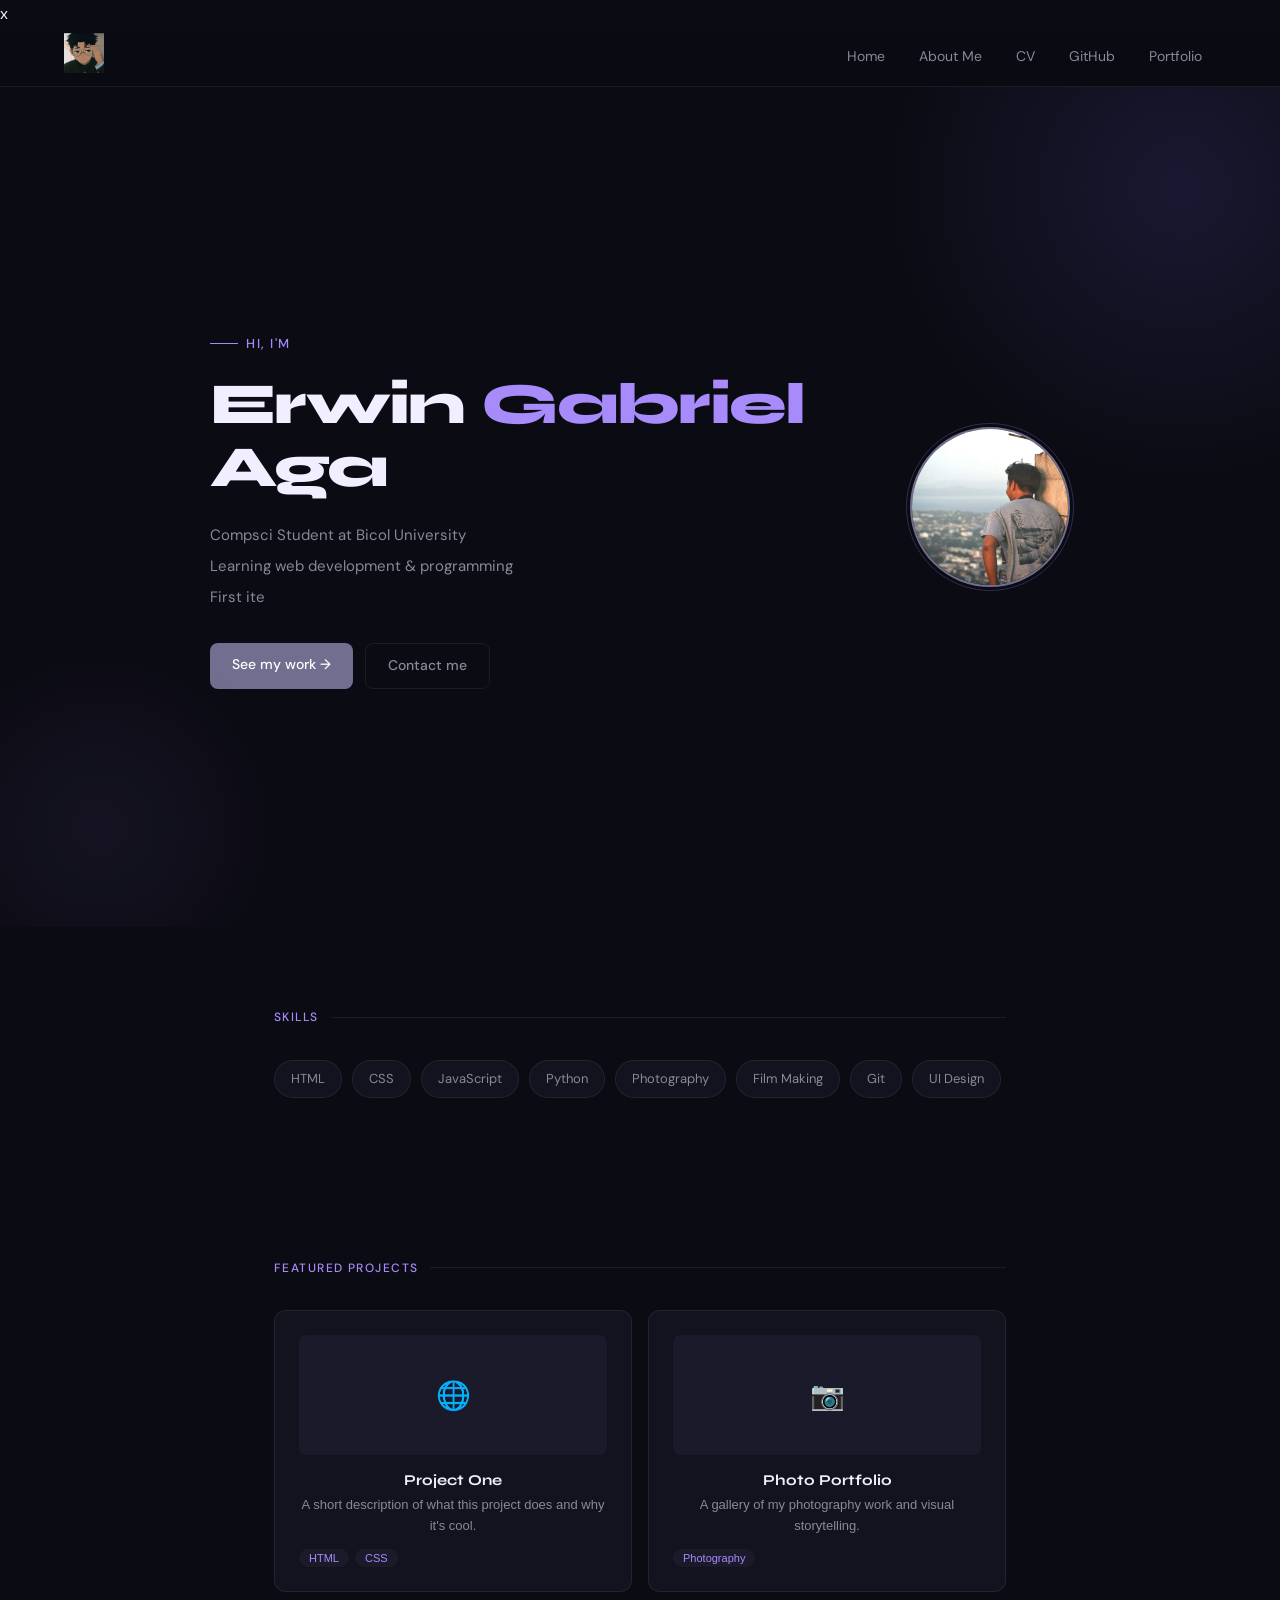
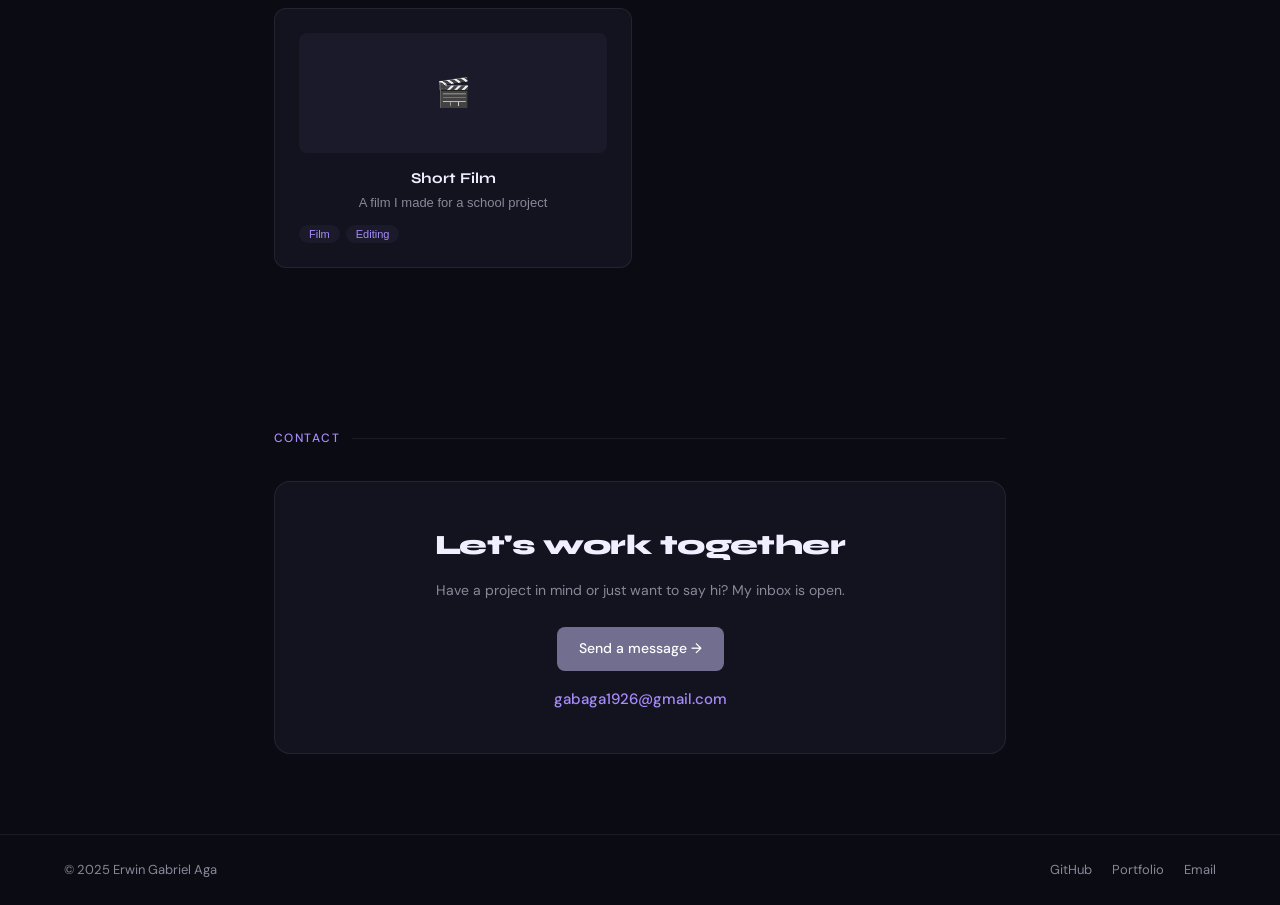
==== index.html @ 253476a6 "Rename Main.html to index.html" ====
<!DOCTYPE html>
<html lang="en">x
<head>
  <meta charset="UTF-8" />
  <meta name="viewport" content="width=device-width, initial-scale=1.0"/>
  <title>Erwin Gabriel Aga</title>
  <link href="https://fonts.googleapis.com/css2?family=Syne:wght@400;500;700;800&family=DM+Sans:wght@300;400;500&display=swap" rel="stylesheet"/>
  <link rel="stylesheet" href="Main.css" />
</head>
<body>

  <nav>
    <a class="nav-logo" href="#"> <img src="placeholderlogo.png" alt="Logo"/></a>
    <ul class="nav-links">
      <li><a href="#" class="active">Home</a></li>
      <li><a href="#about">About Me</a></li>
      <li><a href="#cv">CV</a></li>
      <li><a href="https://github.com" target="_blank">GitHub</a></li>
      <li><a href="#portfolio">Portfolio</a></li>
    </ul>
  </nav>

  <div class="hero">
    <div class="hero-inner">
      <div class="hero-text">
        <div class="hero-eyebrow">Hi, I'm</div>
        <h1>Erwin <span>Gabriel</span> Aga</h1>
        <div class="hero-bio">
          <p>Compsci Student at Bicol University</p>
          <p>Learning web development &amp; programming</p>
          <p>Photographer &amp; self-declared film maker</p>
        </div>
        <div class="hero-actions">
          <a href="#portfolio" class="btn btn-primary">See my work →</a>
          <a href="#contact" class="btn btn-ghost">Contact me</a>
        </div>
      </div>
      <div class="hero-avatar"><img src="HERO_PROFILE.jpg" alt="Erwin Gabriel Aga" /></div>
    </div>
  </div>

  <section id="about">
    <div class="section-label">Skills</div>
    <div class="skills-grid">
      <span class="skill-tag">HTML</span>
      <span class="skill-tag">CSS</span>
      <span class="skill-tag">JavaScript</span>
      <span class="skill-tag">Python</span>
      <span class="skill-tag">Photography</span>
      <span class="skill-tag">Film Making</span>
      <span class="skill-tag">Git</span>
      <span class="skill-tag">UI Design</span>
    </div>
  </section>

  <section id="portfolio">
    <div class="section-label">Featured Projects</div>
    <div class="projects-grid">
      <button id="project-one" class="project-card" type="button">
        <div class="project-thumb">🌐</div>
        <div class="project-title">Project One</div>
        <div class="project-desc">A short description of what this project does and why it's cool.</div>
        <div class="project-tags">
          <span class="project-tag">HTML</span>
          <span class="project-tag">CSS</span>
        </div>
      </button>
      <button id="project-two" class="project-card" type="button">
        <div class="project-thumb">📷</div>
        <div class="project-title">Photo Portfolio</div>
        <div class="project-desc">A gallery of my photography work and visual storytelling.</div>
        <div class="project-tags">
          <span class="project-tag">Photography</span>
        </div>
      </button>
      <button id="project-three" class="project-card" type="button">
        <div class="project-thumb">🎬</div>
        <div class="project-title">Short Film</div>
        <div class="project-desc">A film I made for a school project</div>
        <div class="project-tags">
          <span class="project-tag">Film</span>
          <span class="project-tag">Editing</span>
        </div>
      </button>
    </div>
  </section>

  <section id="contact">
    <div class="section-label">Contact</div>
    <div class="contact-box">
      <h2>Let's work together</h2>
      <p>Have a project in mind or just want to say hi? My inbox is open.</p>
      <a href="#" class="btn btn-primary">Send a message →</a>
      <br/>
      <a href="mailto:gabaga1926@gmail.com" class="contact-email">gabaga1926@gmail.com</a>
    </div>
  </section>

  <footer>
    <p>© 2025 Erwin Gabriel Aga</p>
    <div class="footer-links">
      <a href="https://github.com" target="_blank">GitHub</a>
      <a href="#portfolio">Portfolio</a>
      <a href="mailto:gabaga1926@gmail.com">Email</a>
    </div>
  </footer>

  <script src="Main.js"></script>
</body>
</html>
---- Main.css ----
*, *::before, *::after { box-sizing: border-box; margin: 0; padding: 0; }
 :root {
      --bg: #0b0b13;
      --surface: #13131f;
      --surface2: #1a1a2a;
      --accent: #716e8f;
      --accent2: #a78bfa;
      --text: #f0eeff;
      --muted: #888899;
      --border: #ffffff12;
    }

    html { scroll-behavior: smooth; }

    body {
      background: var(--bg);
      color: var(--text);
      font-family: 'DM Sans', sans-serif;
      font-size: 16px;
      line-height: 1.7;
      overflow-x: hidden;
    }

    /* ── NAV ── */
    nav {
      position: sticky;
      top: 0;
      z-index: 100;
      background: rgba(11, 11, 19, 0.85);
      backdrop-filter: blur(14px);
      border-bottom: 1px solid var(--border);
      padding: 0 5vw;
      display: flex;
      align-items: center;
      justify-content: space-between;
      height: 60px;
    }

    .nav-logo img {
      width: 40px;
      height: auto;
    }

    .nav-links {
      display: flex;
      gap: 6px;
      list-style: none;
    }

    .nav-links a {
      text-decoration: none;
      color: var(--muted);
      font-size: 14px;
      font-weight: 400;
      padding: 6px 14px;
      border-radius: 6px;
      display: inline-block;
      transition: color 0.2s, background 0.2s, transform 0.2s;
    }

    .nav-links a:hover {
      color: var(--text);
      background: var(--surface2);
      transform: scale(1.08);
    }

    .nav-links a.active {
      color: var(--accent2);
    }

    /* ── HERO ── */
    .hero {
      min-height: calc(100vh - 60px);
      display: flex;
      align-items: center;
      padding: 80px 5vw;
      position: relative;
      overflow: hidden;
    }

    .hero::before {
      content: '';
      position: absolute;
      top: -200px;
      right: -200px;
      width: 600px;
      height: 600px;
      background: radial-gradient(circle, #7b6ef622 0%, transparent 70%);
      pointer-events: none;
    }

    .hero::after {
      content: '';
      position: absolute;
      bottom: -100px;
      left: -100px;
      width: 400px;
      height: 400px;
      background: radial-gradient(circle, #a78bfa11 0%, transparent 70%);
      pointer-events: none;
    }

    .hero-inner {
      max-width: 860px;
      width: 100%;
      display: flex;
      align-items: center;
      justify-content: space-between;
      gap: 48px;
      margin: 0 auto;
    }

    .hero-text { flex: 1; }

    .hero-eyebrow {
      display: inline-flex;
      align-items: center;
      gap: 8px;
      font-size: 13px;
      color: var(--accent2);
      letter-spacing: 0.12em;
      text-transform: uppercase;
      font-weight: 500;
      margin-bottom: 18px;
    }

    .hero-eyebrow::before {
      content: '';
      display: block;
      width: 28px;
      height: 1px;
      background: var(--accent2);
    }

    h1 {
      font-family: 'Syne', sans-serif;
      font-size: clamp(36px, 5vw, 58px);
      font-weight: 800;
      line-height: 1.08;
      letter-spacing: -0.03em;
      margin-bottom: 24px;
    }

    h1 span { color: var(--accent2); }

    .hero-bio {
      color: var(--muted);
      font-size: 15px;
      line-height: 1.8;
      margin-bottom: 32px;
      max-width: 420px;
    }

    .hero-bio p { margin-bottom: 4px; }

    .hero-actions {
      display: flex;
      gap: 12px;
      flex-wrap: wrap;
    }

    .btn {
      display: inline-block;
      text-decoration: none;
      font-size: 14px;
      font-weight: 500;
      padding: 10px 22px;
      border-radius: 8px;
      transition: transform 0.2s, box-shadow 0.2s, background 0.2s;
      cursor: pointer;
      border: none;
    }

    .btn-primary {
      background: var(--accent);
      color: #fff;
    }

    .btn-primary:hover {
      background: var(--accent2);
      transform: translateY(-2px);
      box-shadow: 0 8px 24px #7b6ef644;
    }

    .btn-ghost {
      background: transparent;
      color: var(--muted);
      border: 1px solid var(--border);
    }

    .btn-ghost:hover {
      border-color: var(--accent);
      color: var(--accent2);
      transform: translateY(-2px);
    }

    .hero-avatar {
      width: 160px;
      height: 160px;
      border-radius: 50%;
      border: 2px solid var(--accent);
      background: var(--surface2);
      display: flex;
      align-items: center;
      justify-content: center;
      font-family: 'Syne', sans-serif;
      flex-shrink: 0;
      position: relative;
    }

    .hero-avatar img {
      width: 100%;
      height: 100%;
      border-radius: 50%;
      object-fit: cover;
    }

    .hero-avatar::after {
      content: '';
      position: absolute;
      inset: -6px;
      border-radius: 50%;
      border: 1px solid var(--accent2);
      opacity: 0.25;
    }

    /* ── SECTIONS ── */
    section {
      padding: 80px 5vw;
      max-width: 860px;
      margin: 0 auto;
    }

    .section-label {
      font-size: 12px;
      letter-spacing: 0.12em;
      text-transform: uppercase;
      color: var(--accent2);
      font-weight: 500;
      margin-bottom: 32px;
      display: flex;
      align-items: center;
      gap: 12px;
    }

    .section-label::after {
      content: '';
      flex: 1;
      height: 1px;
      background: var(--border);
    }

    /* ── SKILLS ── */
    .skills-grid {
      display: flex;
      flex-wrap: wrap;
      gap: 10px;
    }

    .skill-tag {
      background: var(--surface);
      border: 1px solid var(--border);
      color: var(--muted);
      font-size: 13px;
      padding: 7px 16px;
      border-radius: 100px;
      transition: border-color 0.2s, color 0.2s, transform 0.2s;
    }

    .skill-tag:hover {
      border-color: var(--accent);
      color: var(--accent2);
      transform: translateY(-2px);
    }

    /* ── PROJECTS ── */
    .projects-grid {
      display: grid;
      grid-template-columns: repeat(auto-fit, minmax(240px, 1fr));
      gap: 16px;
    }

    .project-card {
      background: var(--surface);
      border: 1px solid var(--border);
      border-radius: 12px;
      padding: 24px;
      transition: border-color 0.2s, transform 0.25s;
      cursor: pointer;
      text-decoration: none;
      display: block;
    }

    .project-card:hover {
      border-color: var(--accent);
      transform: translateY(-4px);
    }

    .project-thumb {
      background: var(--surface2);
      border-radius: 8px;
      height: 120px;
      margin-bottom: 16px;
      display: flex;
      align-items: center;
      justify-content: center;
      font-size: 28px;
    }

    .project-title {
      font-family: 'Syne', sans-serif;
      font-weight: 700;
      font-size: 15px;
      color: var(--text);
      margin-bottom: 6px;
    }

    .project-desc {
      font-size: 13px;
      color: var(--muted);
      line-height: 1.6;
    }

    .project-tags {
      display: flex;
      gap: 6px;
      flex-wrap: wrap;
      margin-top: 12px;
    }

    .project-tag {
      font-size: 11px;
      background: var(--surface2);
      color: var(--accent2);
      padding: 3px 10px;
      border-radius: 100px;
    }

    /* ── CONTACT ── */
    .contact-box {
      background: var(--surface);
      border: 1px solid var(--border);
      border-radius: 16px;
      padding: 40px;
      text-align: center;
    }

    .contact-box h2 {
      font-family: 'Syne', sans-serif;
      font-size: 28px;
      font-weight: 800;
      margin-bottom: 10px;
      letter-spacing: -0.02em;
    }

    .contact-box p {
      color: var(--muted);
      font-size: 14px;
      margin-bottom: 24px;
    }

    .contact-email {
      display: inline-block;
      color: var(--accent2);
      font-size: 15px;
      font-weight: 500;
      text-decoration: none;
      margin-top: 16px;
      transition: opacity 0.2s;
    }

    .contact-email:hover { opacity: 0.7; }

    /* ── FOOTER ── */
    footer {
      border-top: 1px solid var(--border);
      padding: 24px 5vw;
      display: flex;
      justify-content: space-between;
      align-items: center;
      max-width: 100%;
    }

    footer p {
      font-size: 13px;
      color: var(--muted);
    }

    footer .footer-links {
      display: flex;
      gap: 20px;
    }

    footer a {
      font-size: 13px;
      color: var(--muted);
      text-decoration: none;
      transition: color 0.2s;
    }

    footer a:hover { color: var(--accent2); }

    /* ── ANIMATIONS ── */
    @keyframes fadeUp {
      from { opacity: 0; transform: translateY(24px); }
      to   { opacity: 1; transform: translateY(0); }
    }

    .hero-eyebrow { animation: fadeUp 0.5s ease both; }
    h1            { animation: fadeUp 0.5s 0.1s ease both; }
    .hero-bio     { animation: fadeUp 0.5s 0.2s ease both; }
    .hero-actions { animation: fadeUp 0.5s 0.3s ease both; }
    .hero-avatar  { animation: fadeUp 0.5s 0.15s ease both; }

    /* ── RESPONSIVE ── */
    @media (max-width: 600px) {
      .hero-inner { flex-direction: column-reverse; text-align: center; }
      .hero-actions { justify-content: center; }
      .hero-bio { margin-left: auto; margin-right: auto; }
      .hero-eyebrow { justify-content: center; }
      nav .nav-links { gap: 2px; }
      .nav-links a { padding: 6px 8px; font-size: 13px; }
      footer { flex-direction: column; gap: 10px; }
    }
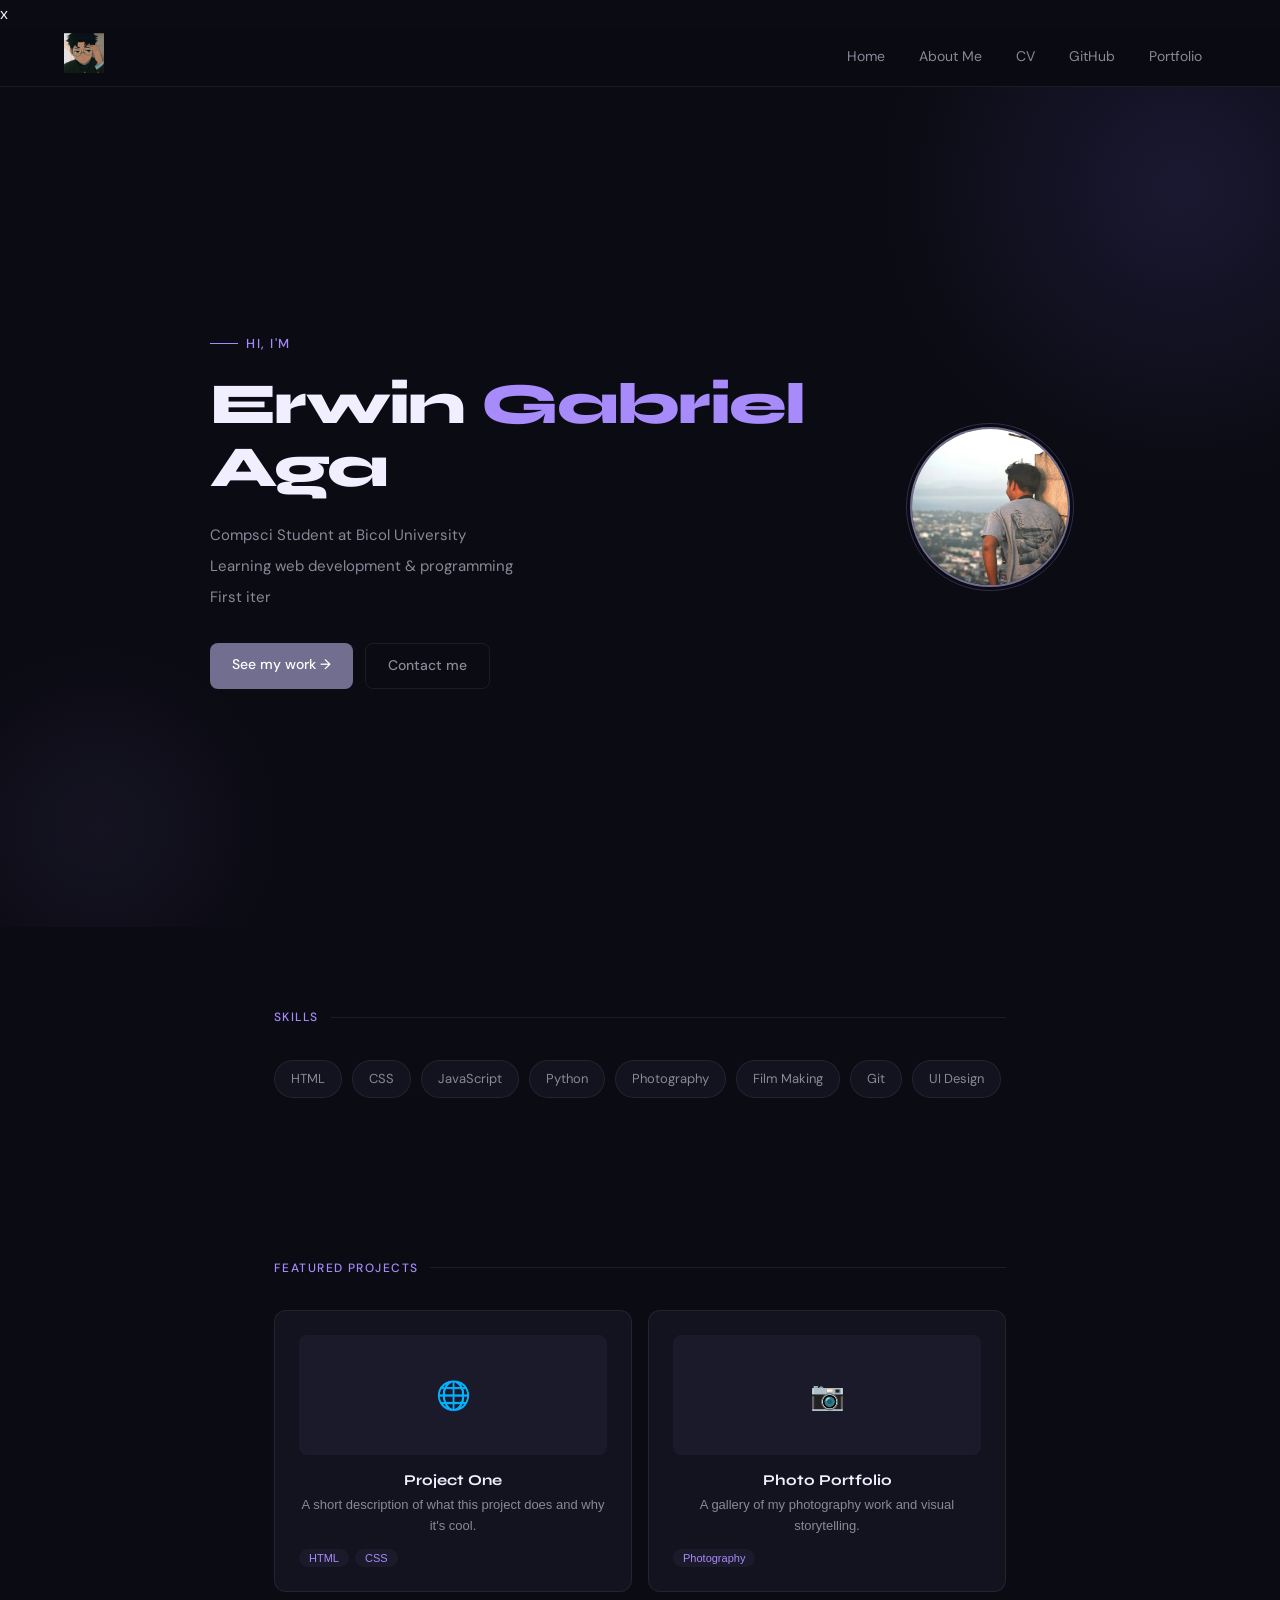
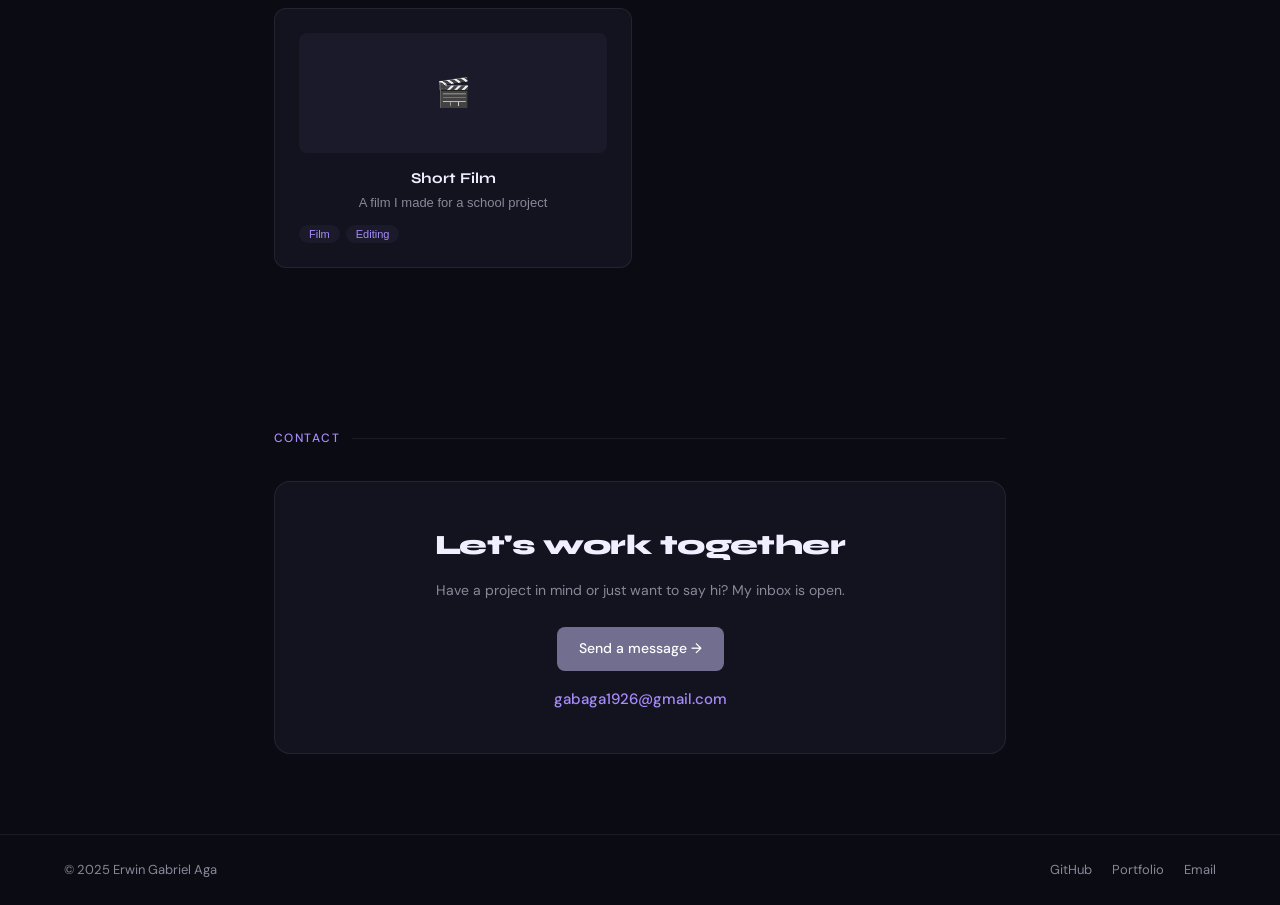
==== commit 04d3d3f8: "Update index.html" ====
--- a/index.html
+++ b/index.html
@@ -105,6 +105,6 @@
     </div>
   </footer>
 
-  <script src="Main.js"></script>
+  <script src="index.js"></script>
 </body>
 </html>
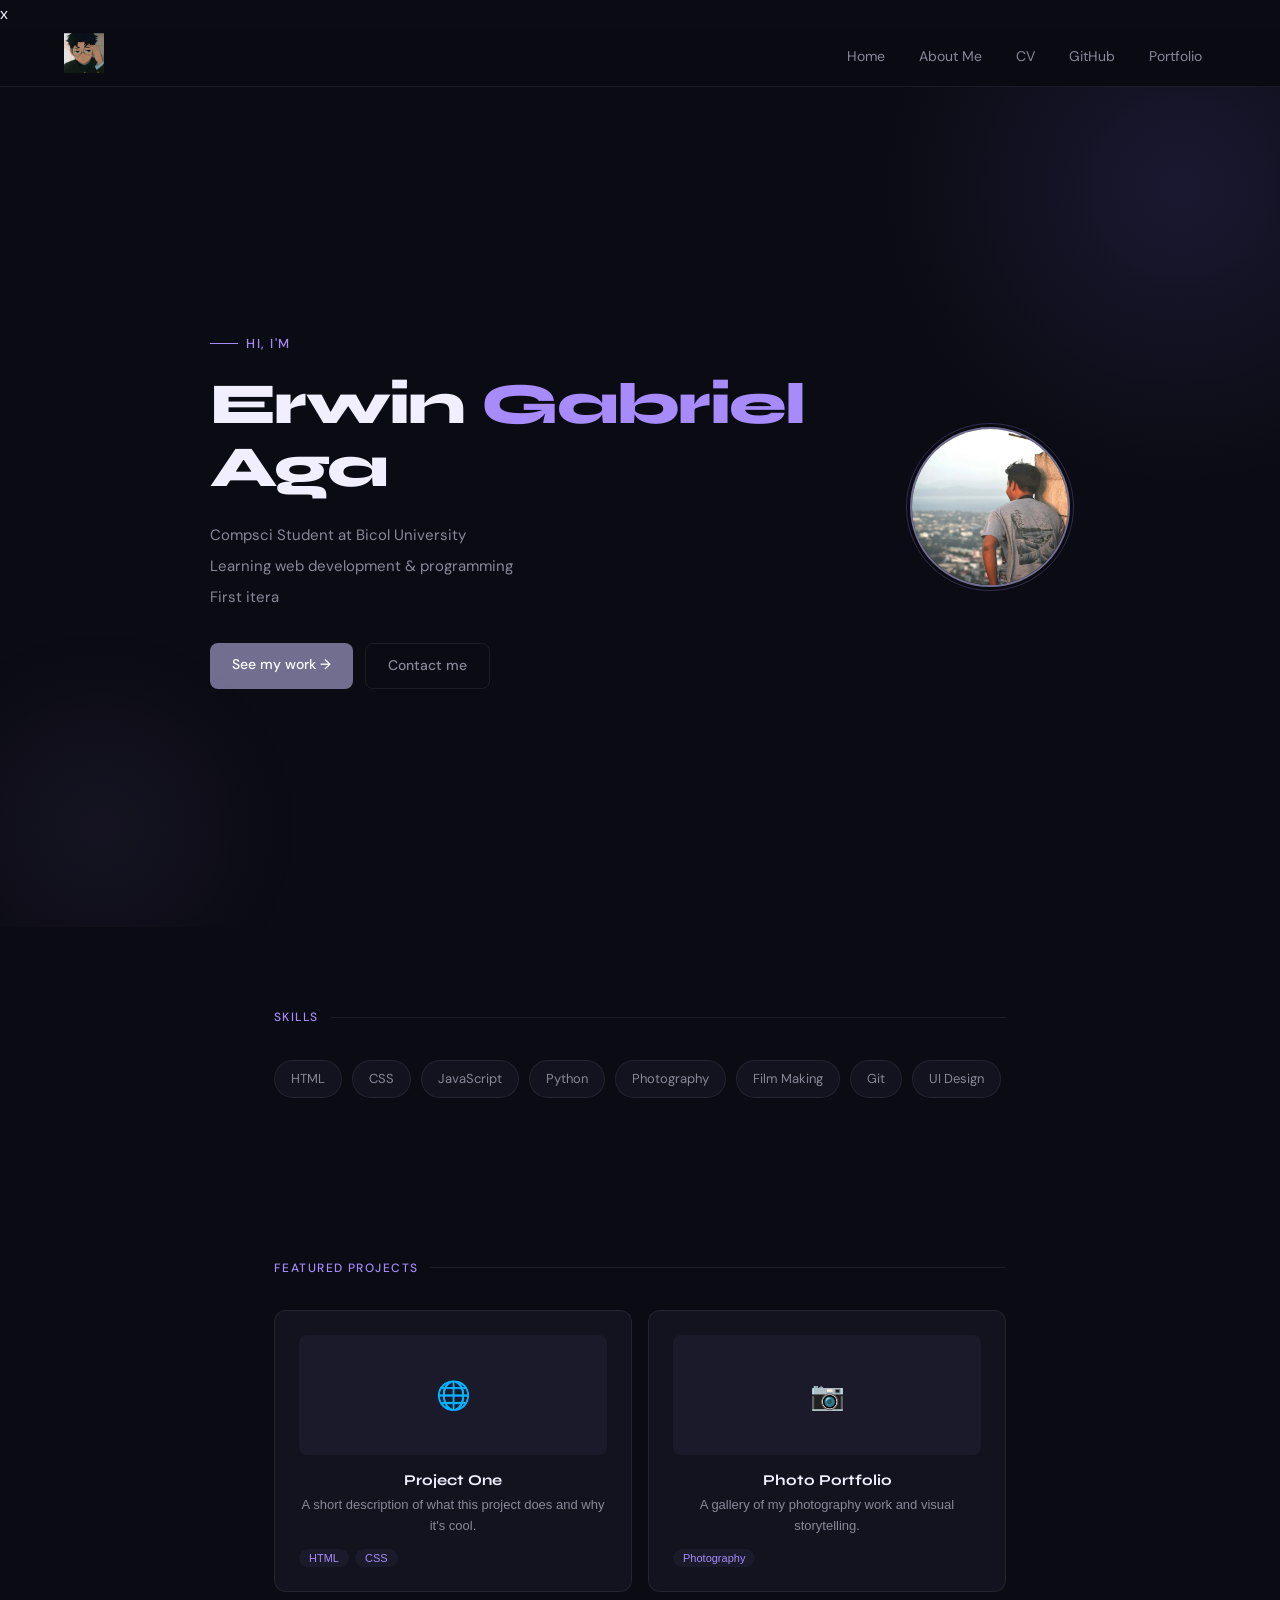
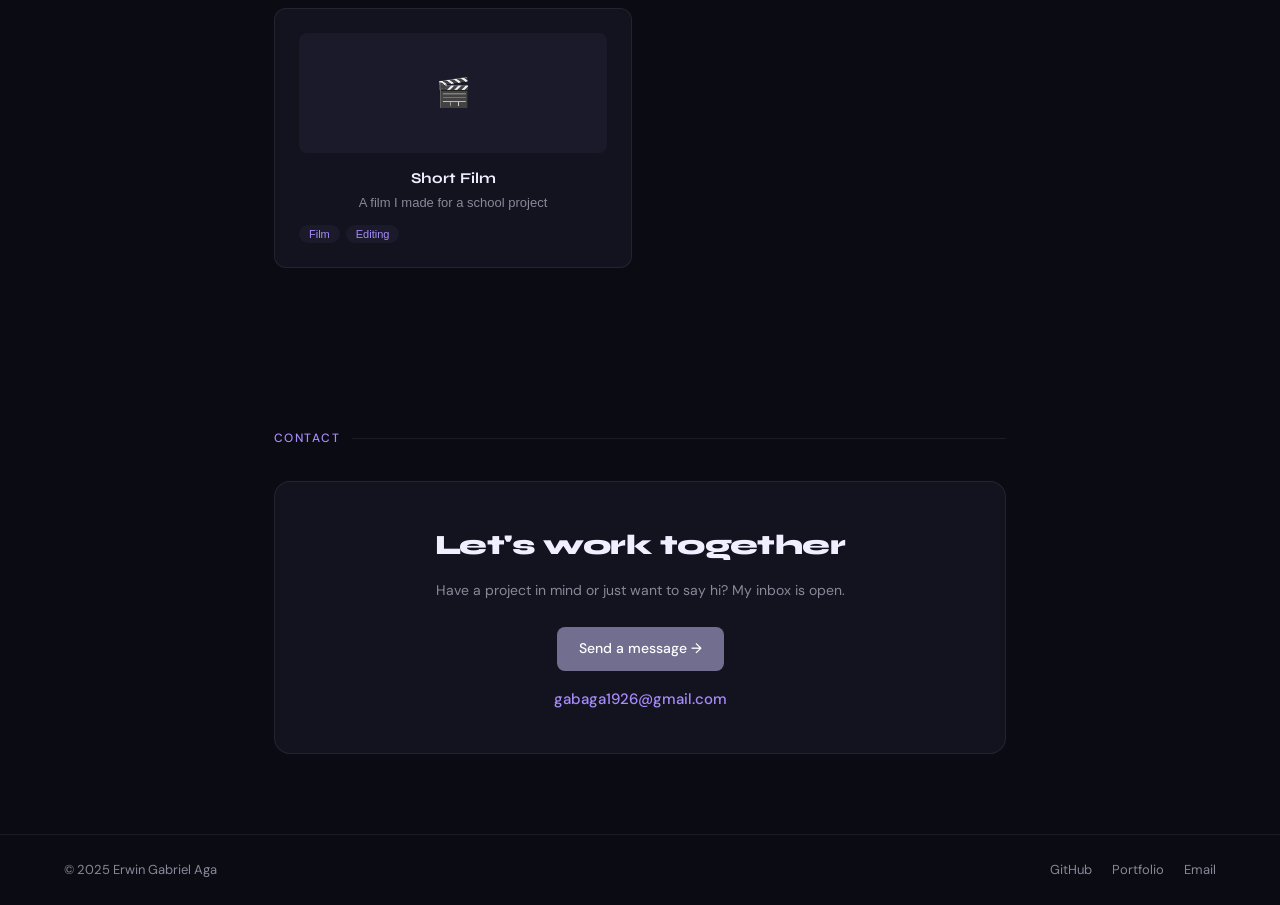
==== commit 16994aaf: "Update index.html" ====
--- a/index.html
+++ b/index.html
@@ -15,7 +15,7 @@
       <li><a href="#" class="active">Home</a></li>
       <li><a href="#about">About Me</a></li>
       <li><a href="#cv">CV</a></li>
-      <li><a href="https://github.com" target="_blank">GitHub</a></li>
+      <li><a href="https://github.com/gabaga1926" target="_blank">GitHub</a></li>
       <li><a href="#portfolio">Portfolio</a></li>
     </ul>
   </nav>
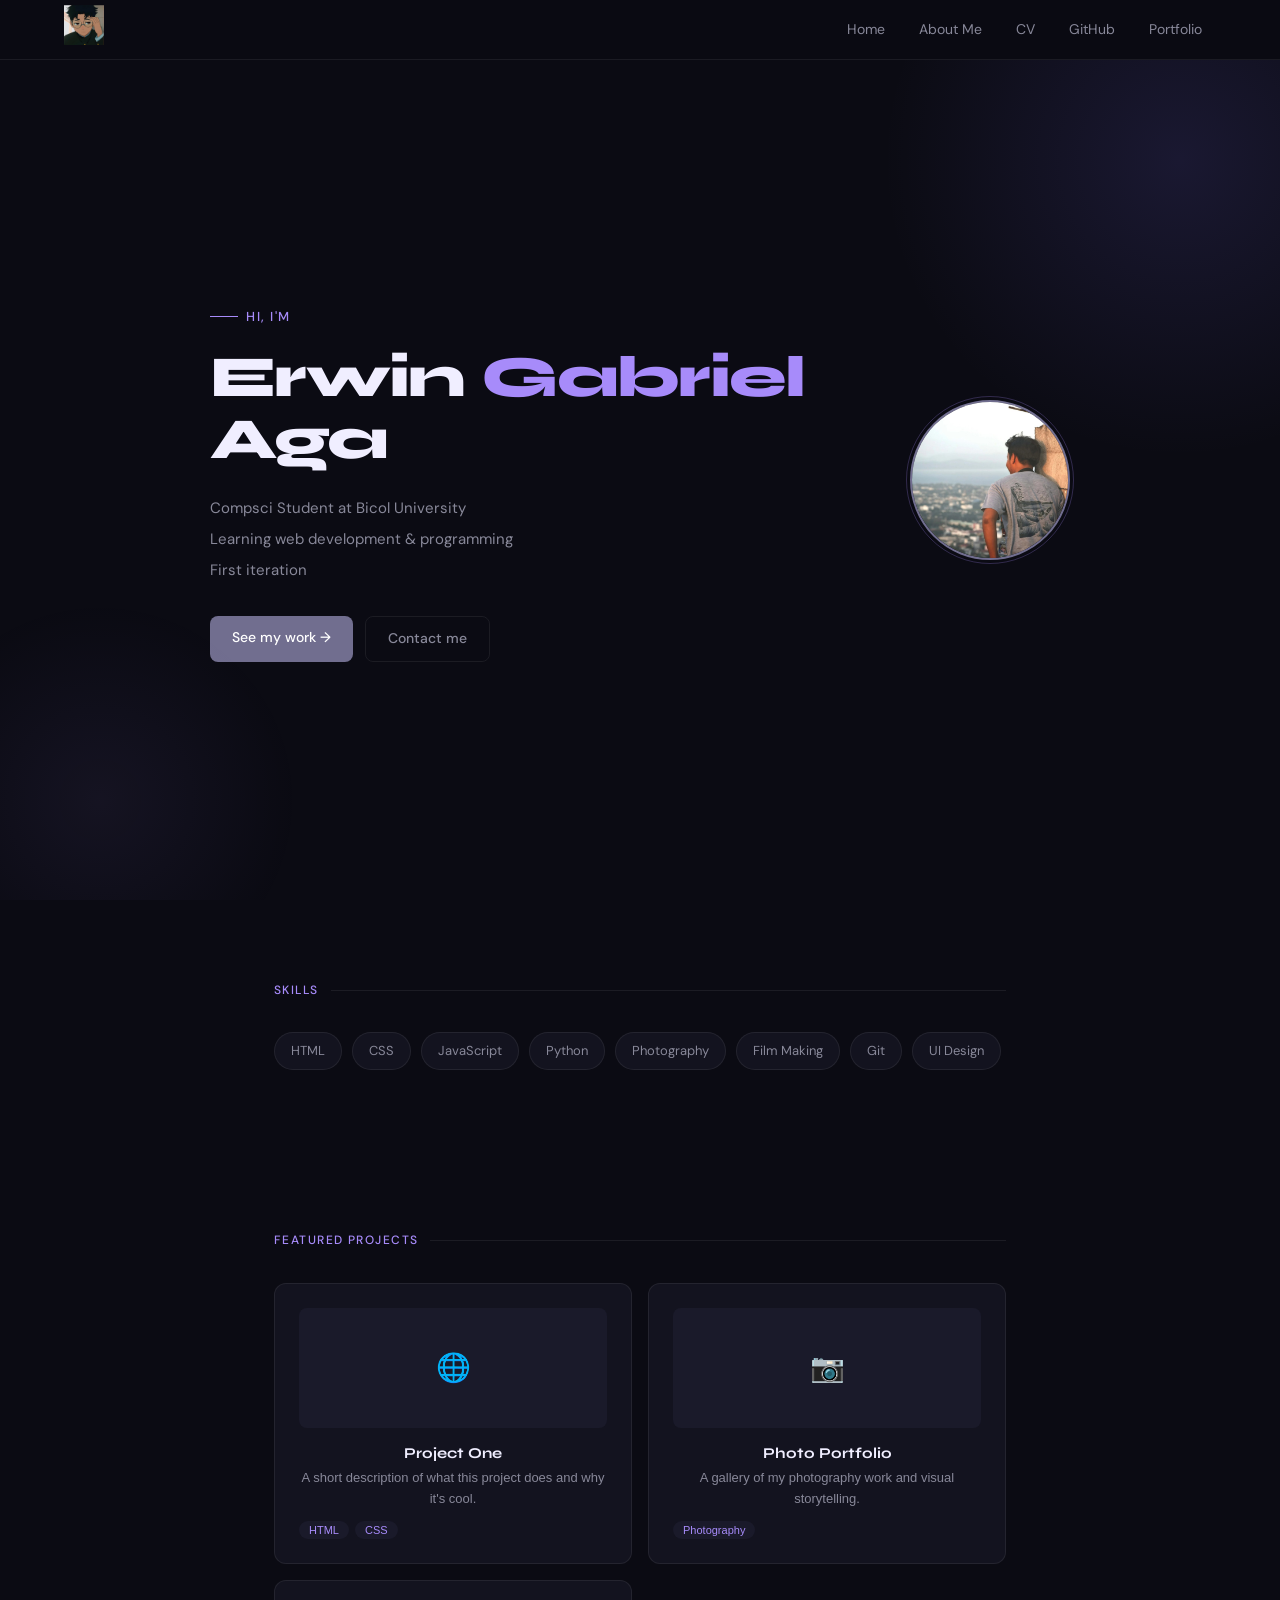
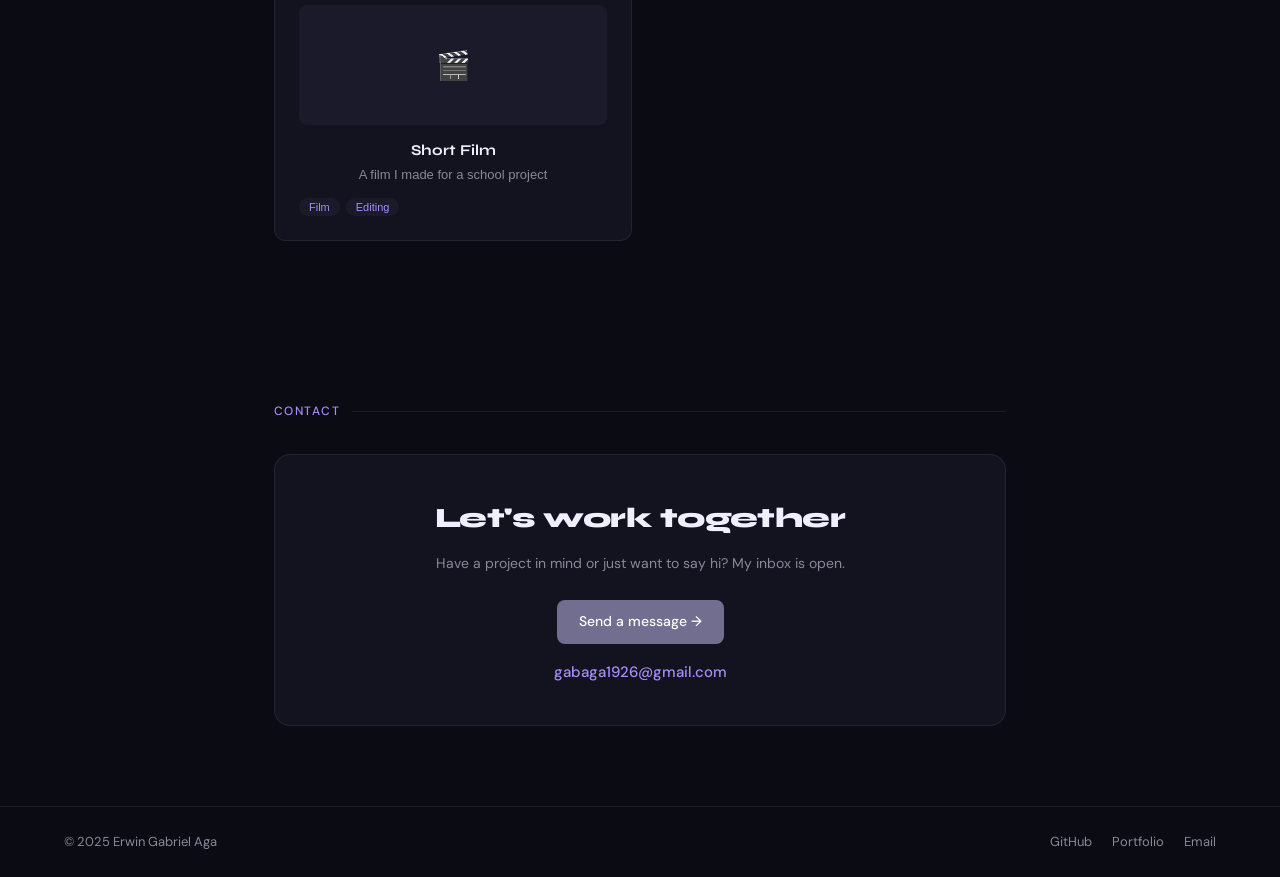
==== commit 57d22601: "Update index.html" ====
--- a/index.html
+++ b/index.html
@@ -1,5 +1,5 @@
 <!DOCTYPE html>
-<html lang="en">x
+<html lang="en">
 <head>
   <meta charset="UTF-8" />
   <meta name="viewport" content="width=device-width, initial-scale=1.0"/>
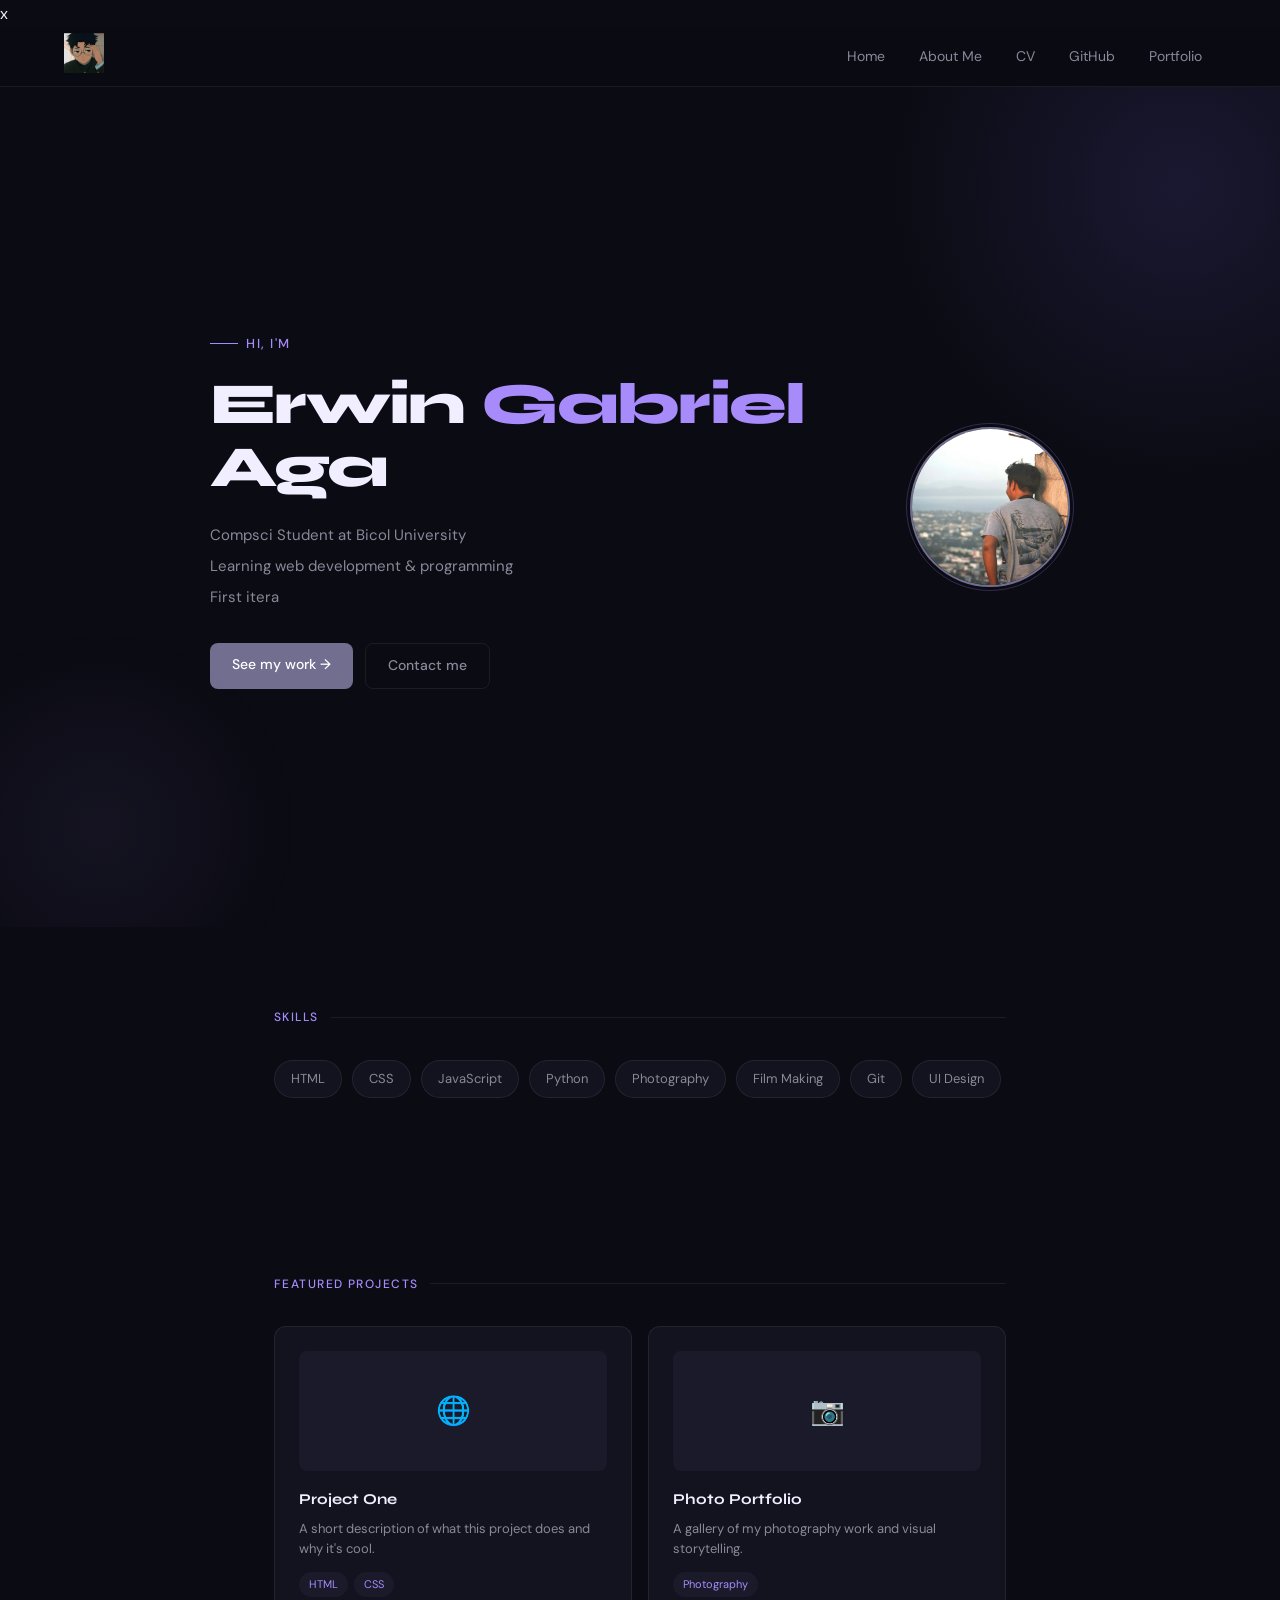
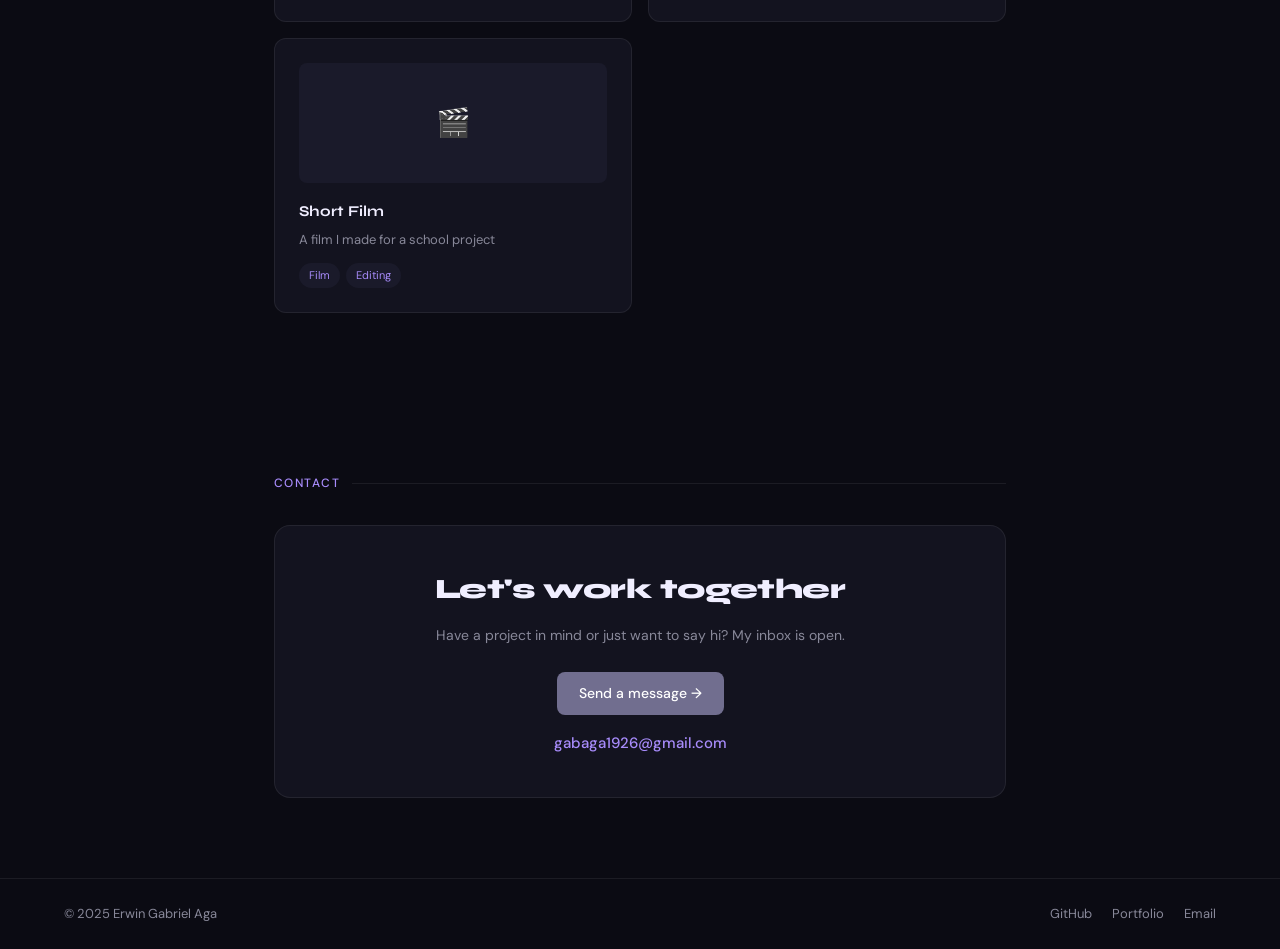
==== commit 524a93c4: "Added buttons and textboxes not much just a short update to my project and finally getting back on t" ====
--- a/index.html
+++ b/index.html
@@ -1,5 +1,5 @@
 <!DOCTYPE html>
-<html lang="en">
+<html lang="en">x
 <head>
   <meta charset="UTF-8" />
   <meta name="viewport" content="width=device-width, initial-scale=1.0"/>
@@ -10,12 +10,12 @@
 <body>
 
   <nav>
-    <a class="nav-logo" href="#"> <img src="placeholderlogo.png" alt="Logo"/></a>
+    <a class="nav-logo" href="#"><img src="placeholderlogo.png" alt="EGA Logo" /></a>
     <ul class="nav-links">
       <li><a href="#" class="active">Home</a></li>
       <li><a href="#about">About Me</a></li>
       <li><a href="#cv">CV</a></li>
-      <li><a href="https://github.com/gabaga1926" target="_blank">GitHub</a></li>
+      <li><a href="https://github.com" target="_blank">GitHub</a></li>
       <li><a href="#portfolio">Portfolio</a></li>
     </ul>
   </nav>
@@ -35,28 +35,28 @@
           <a href="#contact" class="btn btn-ghost">Contact me</a>
         </div>
       </div>
-      <div class="hero-avatar"><img src="HERO_PROFILE.jpg" alt="Erwin Gabriel Aga" /></div>
+      <div class="hero-avatar"><img src="HERO_PROFILE.jpg" alt="EGA Profile" /></div>
     </div>
   </div>
 
   <section id="about">
     <div class="section-label">Skills</div>
-    <div class="skills-grid">
-      <span class="skill-tag">HTML</span>
-      <span class="skill-tag">CSS</span>
-      <span class="skill-tag">JavaScript</span>
-      <span class="skill-tag">Python</span>
-      <span class="skill-tag">Photography</span>
-      <span class="skill-tag">Film Making</span>
-      <span class="skill-tag">Git</span>
-      <span class="skill-tag">UI Design</span>
+    <div class="skills-grid" id="skills-grid">
+      <span class="skill-tag" data-skill="html">HTML</span>
+      <span class="skill-tag" data-skill="css">CSS</span>
+      <span class="skill-tag" data-skill="js">JavaScript</span>
+      <span class="skill-tag" data-skill="python">Python</span>
+      <span class="skill-tag" data-skill="photo">Photography</span>
+      <span class="skill-tag" data-skill="film">Film Making</span>
+      <span class="skill-tag" data-skill="git">Git</span>
+      <span class="skill-tag" data-skill="ui">UI Design</span>
     </div>
   </section>
 
   <section id="portfolio">
     <div class="section-label">Featured Projects</div>
     <div class="projects-grid">
-      <button id="project-one" class="project-card" type="button">
+      <a href="#" class="project-card">
         <div class="project-thumb">🌐</div>
         <div class="project-title">Project One</div>
         <div class="project-desc">A short description of what this project does and why it's cool.</div>
@@ -64,16 +64,16 @@
           <span class="project-tag">HTML</span>
           <span class="project-tag">CSS</span>
         </div>
-      </button>
-      <button id="project-two" class="project-card" type="button">
+      </a>
+      <a href="#" class="project-card">
         <div class="project-thumb">📷</div>
         <div class="project-title">Photo Portfolio</div>
         <div class="project-desc">A gallery of my photography work and visual storytelling.</div>
         <div class="project-tags">
           <span class="project-tag">Photography</span>
         </div>
-      </button>
-      <button id="project-three" class="project-card" type="button">
+      </a>
+      <a href="#" class="project-card">
         <div class="project-thumb">🎬</div>
         <div class="project-title">Short Film</div>
         <div class="project-desc">A film I made for a school project</div>
@@ -81,7 +81,7 @@
           <span class="project-tag">Film</span>
           <span class="project-tag">Editing</span>
         </div>
-      </button>
+      </a>
     </div>
   </section>
 
--- a/Main.css
+++ b/Main.css
@@ -423,4 +423,62 @@
       nav .nav-links { gap: 2px; }
       .nav-links a { padding: 6px 8px; font-size: 13px; }
       footer { flex-direction: column; gap: 10px; }
-    }+    }
+
+    /* ── SKILL DESCRIPTION BOX ── */
+.skill-tag { cursor: pointer; }
+.skill-tag.active {
+  border-color: var(--accent);
+  color: var(--accent2);
+  background: var(--surface2);
+}
+
+.skill-desc-box {
+  overflow: hidden;
+  max-height: 0;
+  opacity: 0;
+  pointer-events: none;
+  transition: max-height 0.35s cubic-bezier(0.4, 0, 0.2, 1), opacity 0.25s;
+  margin-top: 16px;
+}
+
+.skill-desc-box.open {
+  max-height: 160px;
+  opacity: 1;
+  pointer-events: auto;
+}
+
+.skill-desc-inner {
+  background: var(--surface);
+  border: 1px solid var(--accent);
+  border-radius: 12px;
+  padding: 16px 20px;
+  display: flex;
+  gap: 14px;
+  align-items: flex-start;
+}
+
+.skill-desc-icon { font-size: 20px; flex-shrink: 0; margin-top: 2px; }
+
+.skill-desc-name {
+  font-family: 'Syne', sans-serif;
+  font-weight: 700;
+  font-size: 14px;
+  color: var(--accent2);
+  margin-bottom: 4px;
+}
+
+.skill-desc-level {
+  font-size: 11px;
+  letter-spacing: 0.1em;
+  text-transform: uppercase;
+  color: var(--accent);
+  font-weight: 500;
+  margin-bottom: 6px;
+}
+
+.skill-desc-text {
+  font-size: 13px;
+  color: var(--muted);
+  line-height: 1.6;
+} 
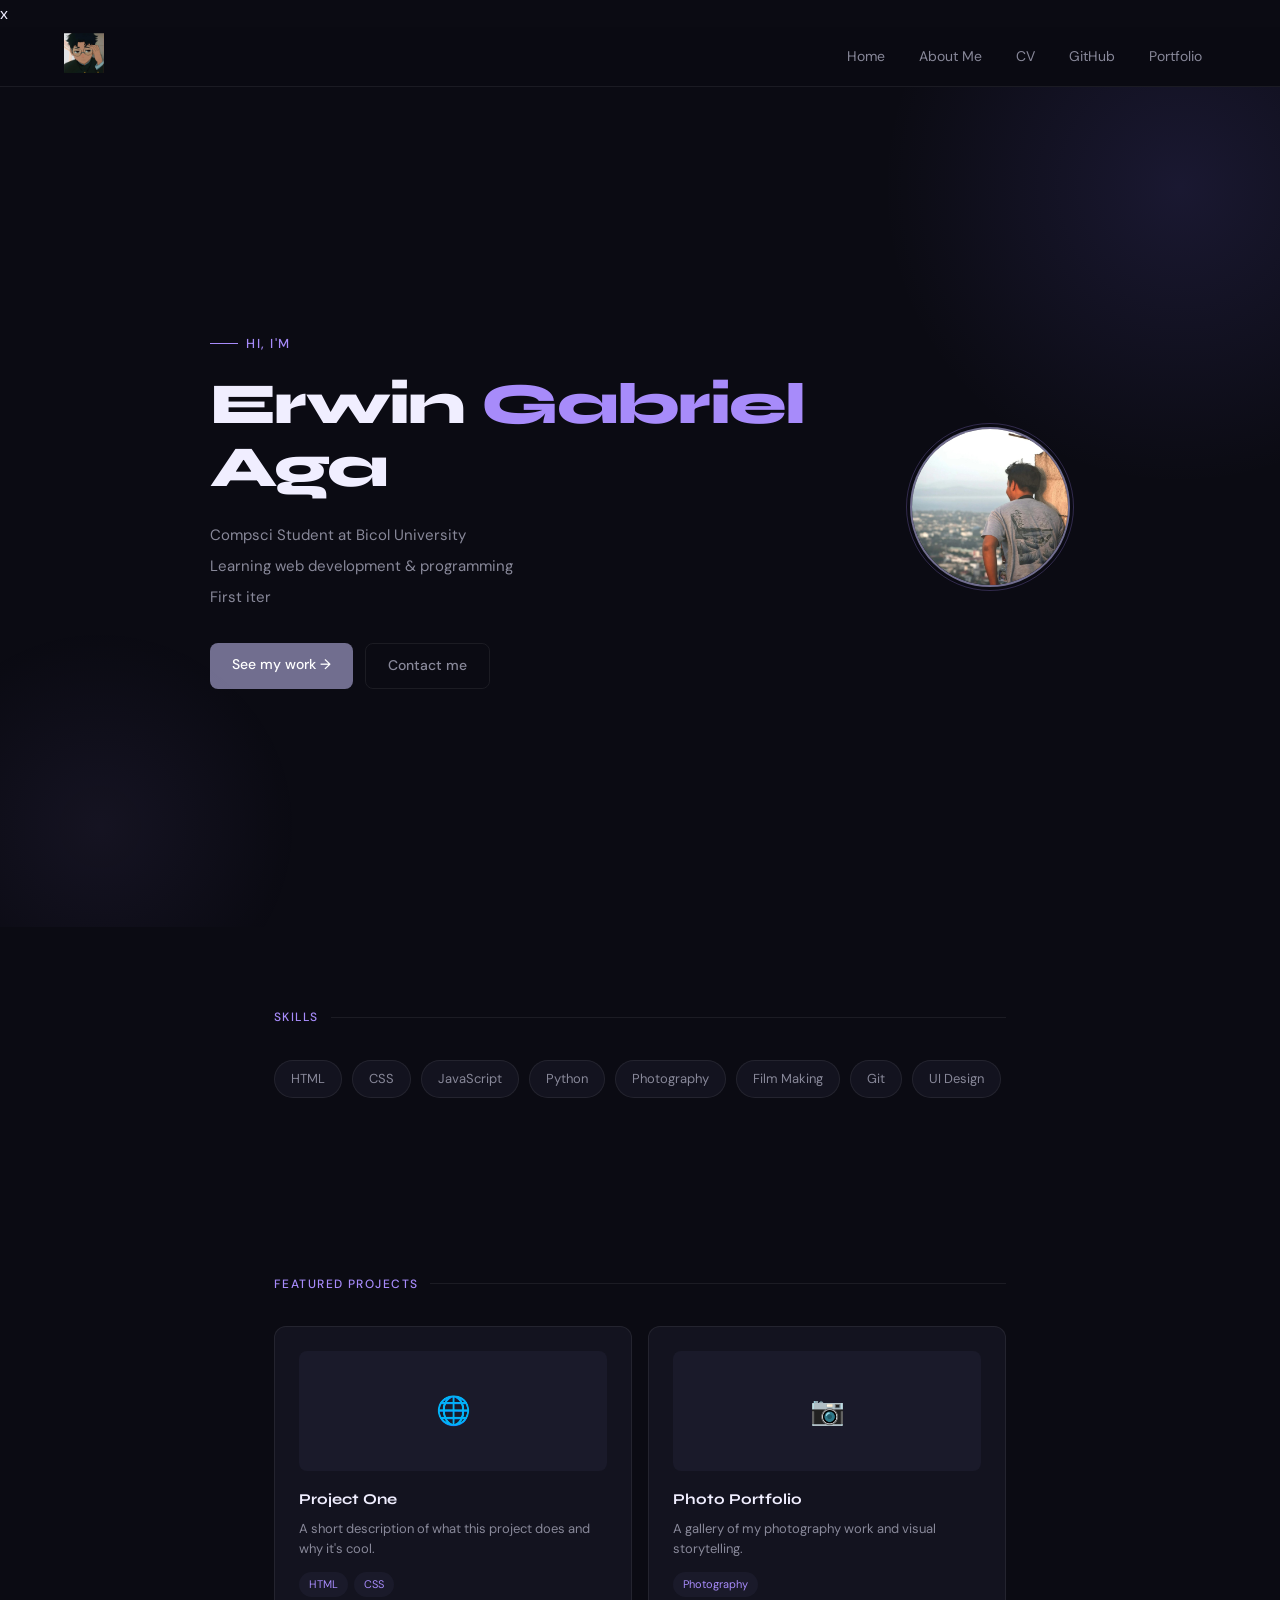
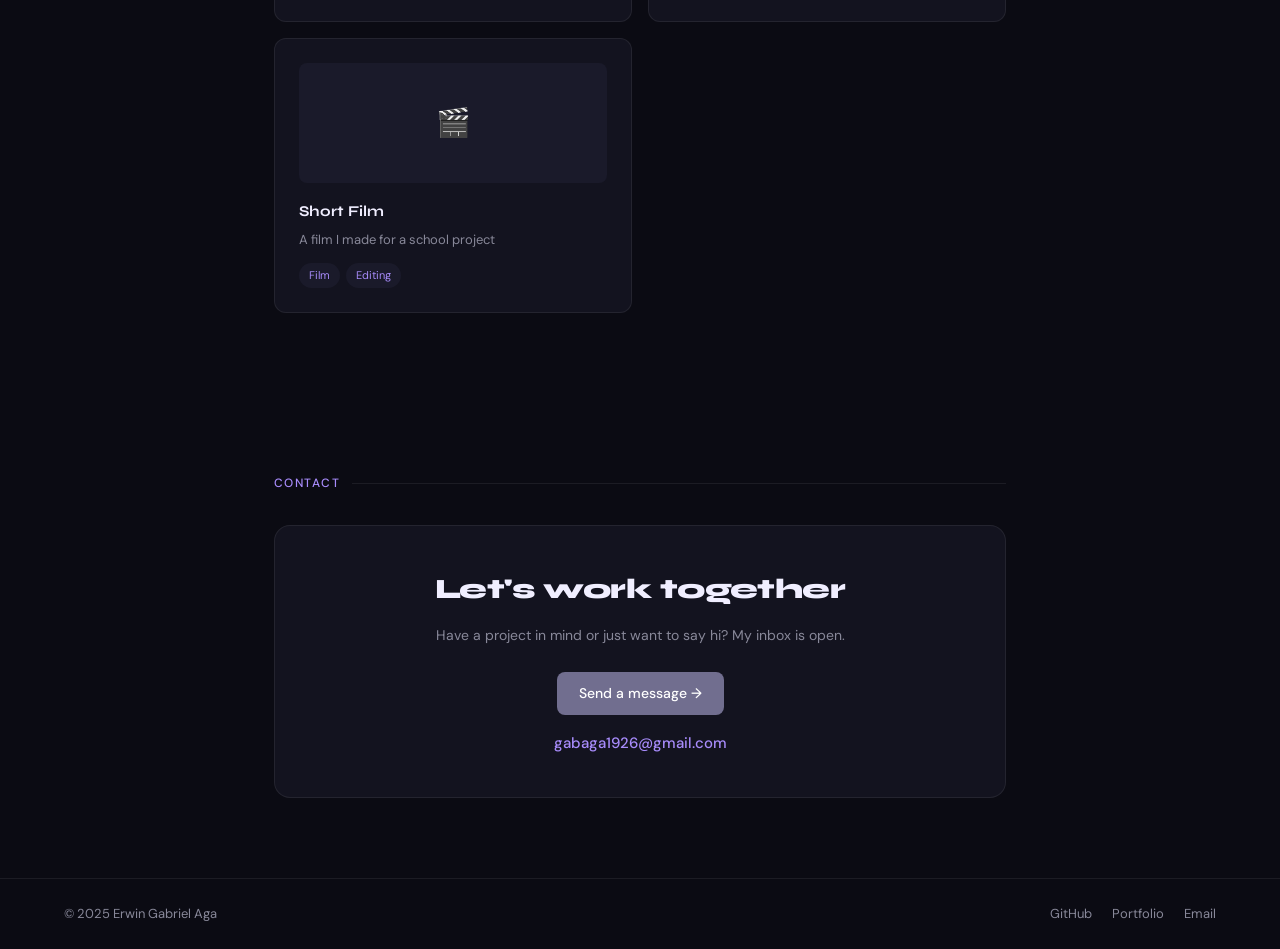
==== commit 2dbe8d0f: "Fixed a link" ====
--- a/index.html
+++ b/index.html
@@ -14,7 +14,7 @@
     <ul class="nav-links">
       <li><a href="#" class="active">Home</a></li>
       <li><a href="#about">About Me</a></li>
-      <li><a href="#cv">CV</a></li>
+      <li><a href="https://docs.google.com/document/d/1edoD7tDe2ZyHUkiKpIglbO4JsWfDQlFZV_3hp8cl_ZA/edit?usp=sharing">CV</a></li>
       <li><a href="https://github.com" target="_blank">GitHub</a></li>
       <li><a href="#portfolio">Portfolio</a></li>
     </ul>
